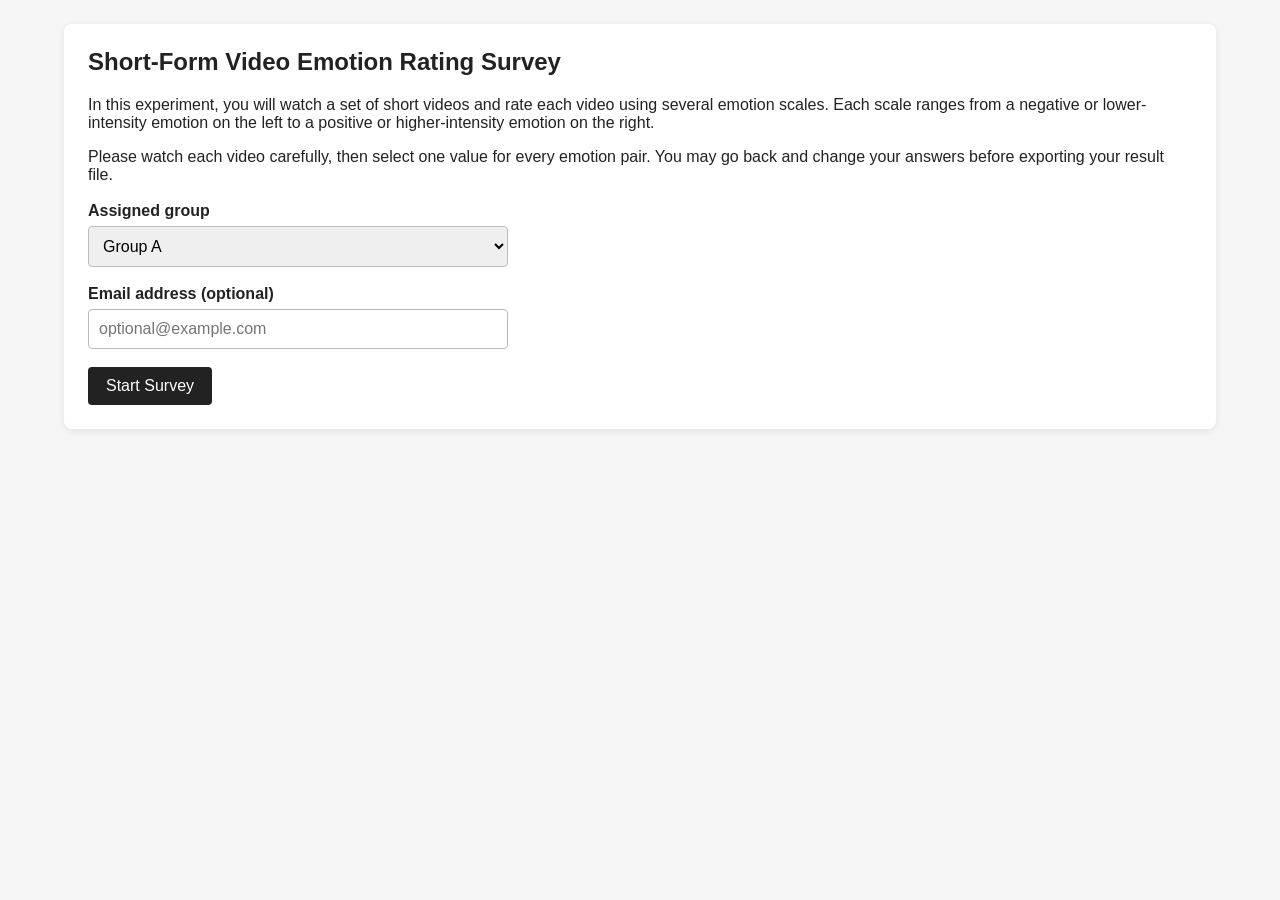
==== index.html @ 114572fc "initial commit" ====
<!DOCTYPE html>
<html lang="en">
<head>
  <meta charset="UTF-8" />
  <meta name="viewport" content="width=device-width, initial-scale=1.0" />
  <title>Short-Form Video Emotion Rating Survey</title>
  <link rel="stylesheet" href="style.css" />
</head>
<body>
  <main class="app-container">
    <section id="intro-screen" class="screen active">
      <h1 id="experiment-title">Short-Form Video Emotion Rating Survey</h1>

      <p>
        In this experiment, you will watch a set of short videos and rate each video using several emotion scales.
        Each scale ranges from a negative or lower-intensity emotion on the left to a positive or higher-intensity emotion on the right.
      </p>

      <p>
        Please watch each video carefully, then select one value for every emotion pair.
        You may go back and change your answers before exporting your result file.
      </p>

      <div class="form-block">
        <label for="group-select">Assigned group</label>
        <select id="group-select"></select>
      </div>

      <div class="form-block">
        <label for="participant-email">Email address (optional)</label>
        <input id="participant-email" type="email" placeholder="optional@example.com" />
      </div>

      <button id="start-button">Start Survey</button>
    </section>

    <section id="survey-screen" class="screen">
      <div class="survey-header">
        <div>
          <h2 id="video-progress">Video 1 / 10</h2>
          <p id="video-id-label"></p>
        </div>
        <button id="restart-button" class="secondary">Restart</button>
      </div>

      <div class="survey-layout">
        <div class="video-panel">
          <div id="video-container" class="video-container"></div>
        </div>

        <div class="rating-panel">
          <h3>Emotion ratings</h3>
          <p class="scale-help">Left = -2, middle = 0, right = +2</p>
          <div id="ratings-container"></div>
        </div>
      </div>

      <div class="navigation-bar">
        <button id="previous-button" class="secondary">Previous</button>
        <button id="next-button">Next</button>
      </div>
    </section>

    <section id="finish-screen" class="screen">
      <h2>Survey Complete</h2>
      <p>
        Thank you. Please export your result as a JSON file and send it to the researcher or instructor.
      </p>

      <div class="export-actions">
        <button id="download-json-button">Download JSON</button>
        <button id="download-csv-button" class="secondary">Download CSV</button>
      </div>

      <h3>Preview</h3>
      <pre id="result-preview"></pre>

      <button id="back-to-survey-button" class="secondary">Back to Survey</button>
    </section>
  </main>

  <script src="config.js"></script>
  <script src="app.js"></script>
</body>
</html>
---- style.css ----
* {
  box-sizing: border-box;
}

body {
  margin: 0;
  font-family: Arial, Helvetica, sans-serif;
  background: #f6f6f6;
  color: #222;
}

.app-container {
  max-width: 1200px;
  margin: 0 auto;
  padding: 24px;
}

.screen {
  display: none;
  background: white;
  padding: 24px;
  border-radius: 8px;
  box-shadow: 0 2px 8px rgba(0, 0, 0, 0.08);
}

.screen.active {
  display: block;
}

h1, h2, h3 {
  margin-top: 0;
}

.form-block {
  margin: 18px 0;
}

label {
  display: block;
  font-weight: bold;
  margin-bottom: 6px;
}

input, select {
  width: 100%;
  max-width: 420px;
  padding: 10px;
  border: 1px solid #bbb;
  border-radius: 4px;
  font-size: 1rem;
}

button {
  padding: 10px 18px;
  border: none;
  border-radius: 4px;
  background: #222;
  color: white;
  font-size: 1rem;
  cursor: pointer;
}

button:hover {
  opacity: 0.9;
}

button.secondary {
  background: #e0e0e0;
  color: #222;
}

button:disabled {
  background: #aaa;
  cursor: not-allowed;
}

.survey-header,
.navigation-bar,
.export-actions {
  display: flex;
  justify-content: space-between;
  align-items: center;
  gap: 12px;
  margin-bottom: 20px;
}

.survey-layout {
  display: grid;
  grid-template-columns: 1fr 1fr;
  gap: 24px;
}

.video-container {
  width: 100%;
  min-height: 500px;
  border: 1px solid #ddd;
  background: #fafafa;
  display: flex;
  align-items: center;
  justify-content: center;
}

.video-container iframe {
  width: 100%;
  min-height: 500px;
  border: none;
}

.rating-panel {
  border-left: 1px solid #eee;
  padding-left: 20px;
}

.scale-help {
  color: #555;
  font-size: 0.95rem;
}

.rating-row {
  display: grid;
  grid-template-columns: 120px 1fr 120px;
  align-items: center;
  gap: 12px;
  padding: 14px 0;
  border-bottom: 1px solid #eee;
}

.rating-word-left {
  text-align: right;
}

.rating-word-right {
  text-align: left;
}

.radio-group {
  display: flex;
  justify-content: center;
  gap: 14px;
}

.radio-option {
  display: flex;
  flex-direction: column;
  align-items: center;
  font-size: 0.8rem;
  color: #555;
}

.radio-option input {
  width: auto;
}

#result-preview {
  white-space: pre-wrap;
  background: #f4f4f4;
  padding: 16px;
  border-radius: 6px;
  max-height: 380px;
  overflow: auto;
}

@media (max-width: 850px) {
  .survey-layout {
    grid-template-columns: 1fr;
  }

  .rating-panel {
    border-left: none;
    padding-left: 0;
  }

  .rating-row {
    grid-template-columns: 90px 1fr 90px;
  }
}
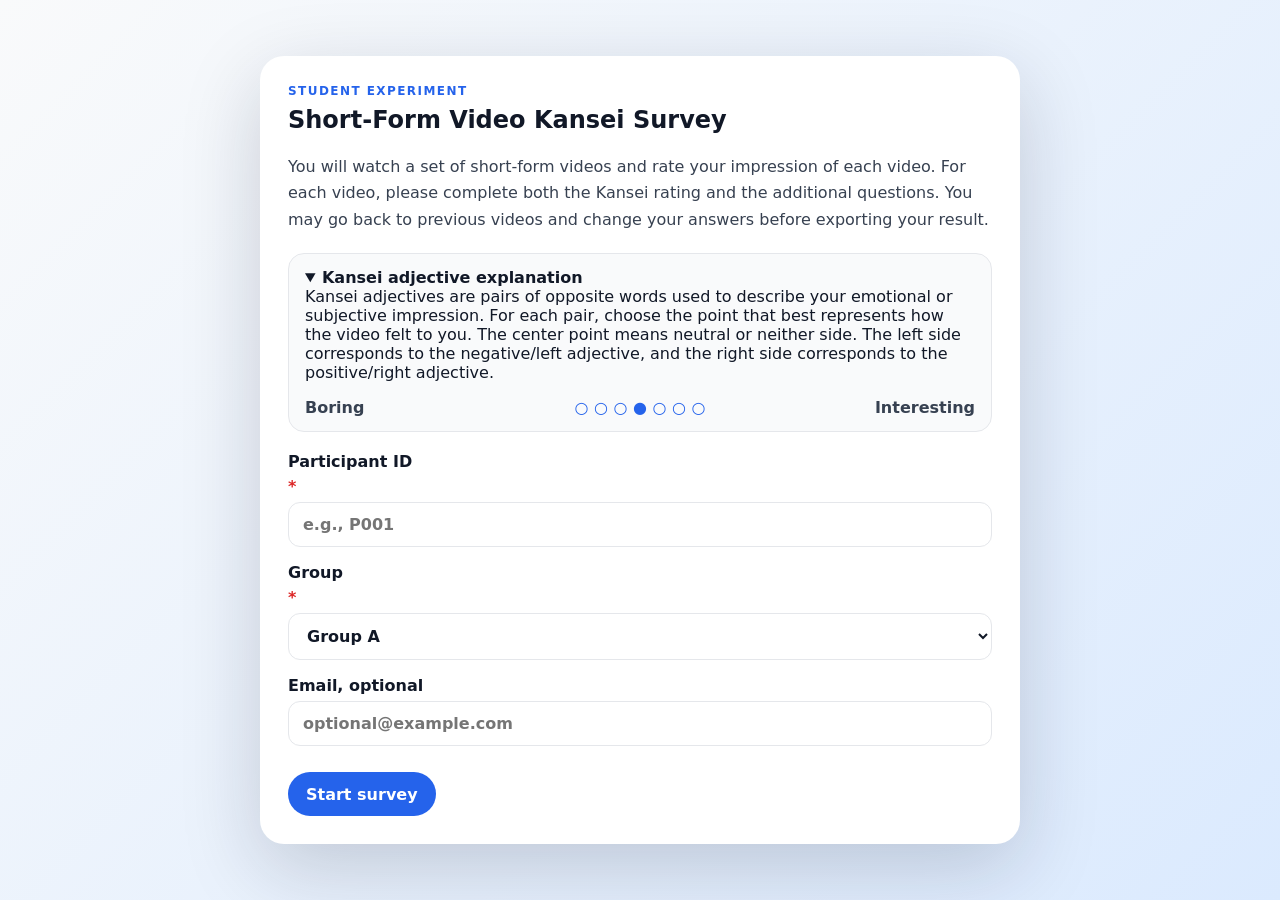
==== commit fee76dd9: "7 scale likert, additional questions, participant id prelim, local videos, mobile-first" ====
--- a/index.html
+++ b/index.html
@@ -1,83 +1,142 @@
-<!DOCTYPE html>
+<!doctype html>
 <html lang="en">
 <head>
-  <meta charset="UTF-8" />
-  <meta name="viewport" content="width=device-width, initial-scale=1.0" />
-  <title>Short-Form Video Emotion Rating Survey</title>
+  <meta charset="utf-8" />
+  <meta name="viewport" content="width=device-width, initial-scale=1, viewport-fit=cover" />
+  <title>Kansei Short-Form Video Survey</title>
   <link rel="stylesheet" href="style.css" />
 </head>
 <body>
-  <main class="app-container">
-    <section id="intro-screen" class="screen active">
-      <h1 id="experiment-title">Short-Form Video Emotion Rating Survey</h1>
+  <main id="app">
+    <section id="setupScreen" class="screen setup-screen">
+      <div class="card setup-card">
+        <p class="eyebrow">Student experiment</p>
+        <h1 id="experimentTitle">Short-Form Video Kansei Survey</h1>
+        <p id="instructions" class="lead"></p>
 
-      <p>
-        In this experiment, you will watch a set of short videos and rate each video using several emotion scales.
-        Each scale ranges from a negative or lower-intensity emotion on the left to a positive or higher-intensity emotion on the right.
-      </p>
+        <details class="info-box" open>
+          <summary>Kansei adjective explanation</summary>
+          <p id="kanseiExplanation"></p>
+          <div class="example-scale" aria-label="Example Kansei scale">
+            <span>Boring</span>
+            <span class="dots">○ ○ ○ ● ○ ○ ○</span>
+            <span>Interesting</span>
+          </div>
+        </details>
 
-      <p>
-        Please watch each video carefully, then select one value for every emotion pair.
-        You may go back and change your answers before exporting your result file.
-      </p>
+        <form id="setupForm" class="setup-form">
+          <label>
+            Participant ID <span class="required">*</span>
+            <input id="participantId" name="participantId" type="text" autocomplete="off" required placeholder="e.g., P001" />
+          </label>
 
-      <div class="form-block">
-        <label for="group-select">Assigned group</label>
-        <select id="group-select"></select>
-      </div>
+          <label>
+            Group <span class="required">*</span>
+            <select id="groupSelect" name="groupSelect" required></select>
+          </label>
 
-      <div class="form-block">
-        <label for="participant-email">Email address (optional)</label>
-        <input id="participant-email" type="email" placeholder="optional@example.com" />
-      </div>
+          <label>
+            Email, optional
+            <input id="participantEmail" name="participantEmail" type="email" autocomplete="email" placeholder="optional@example.com" />
+          </label>
 
-      <button id="start-button">Start Survey</button>
-    </section>
-
-    <section id="survey-screen" class="screen">
-      <div class="survey-header">
-        <div>
-          <h2 id="video-progress">Video 1 / 10</h2>
-          <p id="video-id-label"></p>
-        </div>
-        <button id="restart-button" class="secondary">Restart</button>
-      </div>
-
-      <div class="survey-layout">
-        <div class="video-panel">
-          <div id="video-container" class="video-container"></div>
-        </div>
-
-        <div class="rating-panel">
-          <h3>Emotion ratings</h3>
-          <p class="scale-help">Left = -2, middle = 0, right = +2</p>
-          <div id="ratings-container"></div>
-        </div>
-      </div>
-
-      <div class="navigation-bar">
-        <button id="previous-button" class="secondary">Previous</button>
-        <button id="next-button">Next</button>
+          <div class="form-actions">
+            <button type="submit" class="primary-btn">Start survey</button>
+            <button id="resumeBtn" type="button" class="secondary-btn hidden">Resume saved session</button>
+          </div>
+        </form>
       </div>
     </section>
 
-    <section id="finish-screen" class="screen">
-      <h2>Survey Complete</h2>
-      <p>
-        Thank you. Please export your result as a JSON file and send it to the researcher or instructor.
-      </p>
+    <section id="surveyScreen" class="screen survey-screen hidden">
+      <header class="top-bar">
+        <button id="backToSetupBtn" class="icon-btn" type="button" aria-label="Back to setup">←</button>
+        <div>
+          <strong id="surveyTitle"></strong>
+          <div id="participantSummary" class="small-muted"></div>
+        </div>
+        <button id="finishBtn" class="secondary-btn small" type="button">Finish</button>
+      </header>
 
-      <div class="export-actions">
-        <button id="download-json-button">Download JSON</button>
-        <button id="download-csv-button" class="secondary">Download CSV</button>
+      <div class="phone-shell">
+        <section id="videoStage" class="video-stage" aria-live="polite">
+          <video id="videoPlayer" class="video-player" controls playsinline preload="metadata"></video>
+
+          <div class="video-fallback hidden" id="videoFallback">
+            <strong>Video file not found or cannot be played.</strong>
+            <p>Check that the local video path in <code>config.js</code> is correct.</p>
+          </div>
+
+          <div class="overlay top-overlay">
+            <div id="progressText" class="progress-pill">Video 1 / 10</div>
+          </div>
+
+          <div class="overlay bottom-overlay">
+            <div>
+              <h2 id="videoTitle">Video</h2>
+              <p id="videoId" class="small-muted"></p>
+            </div>
+            <div class="overlay-actions">
+              <button id="openKanseiBtn" class="overlay-btn" type="button">Kansei <span id="kanseiStatus" class="status-dot">○</span></button>
+              <button id="openQuestionsBtn" class="overlay-btn" type="button">Questions <span id="questionsStatus" class="status-dot">○</span></button>
+            </div>
+          </div>
+        </section>
       </div>
 
-      <h3>Preview</h3>
-      <pre id="result-preview"></pre>
+      <nav class="survey-nav">
+        <button id="prevVideoBtn" type="button" class="secondary-btn">Previous</button>
+        <div id="completionHint" class="completion-hint"></div>
+        <button id="nextVideoBtn" type="button" class="primary-btn">Next</button>
+      </nav>
+    </section>
 
-      <button id="back-to-survey-button" class="secondary">Back to Survey</button>
+    <section id="reviewScreen" class="screen review-screen hidden">
+      <div class="card review-card">
+        <h1>Review and export</h1>
+        <p id="reviewSummary" class="lead"></p>
+        <div id="reviewList" class="review-list"></div>
+        <div class="form-actions wrap">
+          <button id="backToSurveyBtn" type="button" class="secondary-btn">Back to survey</button>
+          <button id="exportJsonBtn" type="button" class="primary-btn">Export JSON</button>
+          <button id="exportCsvBtn" type="button" class="secondary-btn">Export CSV</button>
+          <button id="resetBtn" type="button" class="danger-btn">Reset session</button>
+        </div>
+      </div>
     </section>
   </main>
+
+  <div id="modalBackdrop" class="modal-backdrop hidden" role="presentation"></div>
+
+  <section id="kanseiModal" class="bottom-sheet hidden" role="dialog" aria-modal="true" aria-labelledby="kanseiModalTitle">
+    <div class="sheet-handle"></div>
+    <div class="sheet-header">
+      <div>
+        <h2 id="kanseiModalTitle">Kansei rating</h2>
+        <p class="small-muted">Rate your impression using the 7-point scale.</p>
+      </div>
+      <button class="icon-btn close-modal" data-close="kanseiModal" type="button">×</button>
+    </div>
+    <form id="kanseiForm" class="sheet-body"></form>
+    <div class="sheet-footer">
+      <button id="saveKanseiBtn" type="button" class="primary-btn full">Save Kansei ratings</button>
+    </div>
+  </section>
+
+  <section id="questionsModal" class="bottom-sheet hidden" role="dialog" aria-modal="true" aria-labelledby="questionsModalTitle">
+    <div class="sheet-handle"></div>
+    <div class="sheet-header">
+      <div>
+        <h2 id="questionsModalTitle">Additional questions</h2>
+        <p class="small-muted">Answer the questions for the current video.</p>
+      </div>
+      <button class="icon-btn close-modal" data-close="questionsModal" type="button">×</button>
+    </div>
+    <form id="questionsForm" class="sheet-body"></form>
+    <div class="sheet-footer">
+      <button id="saveQuestionsBtn" type="button" class="primary-btn full">Save answers</button>
+    </div>
+  </section>
 
   <script src="config.js"></script>
   <script src="app.js"></script>
--- a/style.css
+++ b/style.css
@@ -1,176 +1,465 @@
-* {
-  box-sizing: border-box;
-}
-
-body {
+:root {
+  --bg: #111318;
+  --card: #ffffff;
+  --text: #111827;
+  --muted: #6b7280;
+  --line: #e5e7eb;
+  --primary: #2563eb;
+  --primary-dark: #1d4ed8;
+  --danger: #dc2626;
+  --success: #16a34a;
+  --overlay: rgba(0, 0, 0, 0.58);
+  --sheet-radius: 24px;
+  color-scheme: light;
+}
+
+* { box-sizing: border-box; }
+
+html, body {
   margin: 0;
-  font-family: Arial, Helvetica, sans-serif;
-  background: #f6f6f6;
-  color: #222;
-}
-
-.app-container {
-  max-width: 1200px;
+  min-height: 100%;
+  font-family: system-ui, -apple-system, BlinkMacSystemFont, "Segoe UI", sans-serif;
+  background: var(--bg);
+  color: var(--text);
+}
+
+button, input, select, textarea {
+  font: inherit;
+}
+
+button { cursor: pointer; }
+
+.hidden { display: none !important; }
+
+.screen {
+  min-height: 100dvh;
+  padding: 20px;
+}
+
+.setup-screen, .review-screen {
+  display: grid;
+  place-items: center;
+  background: linear-gradient(135deg, #f9fafb, #dbeafe);
+}
+
+.card {
+  width: min(760px, 100%);
+  background: var(--card);
+  border-radius: 24px;
+  padding: 28px;
+  box-shadow: 0 24px 80px rgba(15, 23, 42, 0.18);
+}
+
+.eyebrow {
+  text-transform: uppercase;
+  letter-spacing: .12em;
+  font-size: .75rem;
+  color: var(--primary);
+  font-weight: 700;
+  margin: 0 0 8px;
+}
+
+h1, h2, p { margin-top: 0; }
+
+.lead {
+  color: #374151;
+  line-height: 1.65;
+}
+
+.small-muted {
+  color: rgba(255, 255, 255, 0.76);
+  font-size: .88rem;
+}
+
+.setup-card .small-muted,
+.review-card .small-muted,
+.sheet-header .small-muted {
+  color: var(--muted);
+}
+
+.info-box {
+  border: 1px solid var(--line);
+  border-radius: 16px;
+  padding: 14px 16px;
+  margin: 20px 0;
+  background: #f9fafb;
+}
+
+.info-box summary {
+  font-weight: 700;
+  cursor: pointer;
+}
+
+.example-scale {
+  display: grid;
+  grid-template-columns: 1fr auto 1fr;
+  gap: 12px;
+  align-items: center;
+  color: #374151;
+  font-weight: 600;
+  margin-top: 12px;
+}
+
+.example-scale span:last-child { text-align: right; }
+.example-scale .dots { white-space: nowrap; color: var(--primary); }
+
+.setup-form {
+  display: grid;
+  gap: 16px;
+}
+
+label {
+  display: grid;
+  gap: 6px;
+  font-weight: 650;
+}
+
+input, select, textarea {
+  width: 100%;
+  border: 1px solid var(--line);
+  border-radius: 12px;
+  padding: 12px 14px;
+  background: #fff;
+  color: var(--text);
+}
+
+textarea { min-height: 88px; resize: vertical; }
+
+.required { color: var(--danger); }
+
+.form-actions {
+  display: flex;
+  gap: 12px;
+  align-items: center;
+  margin-top: 10px;
+}
+
+.form-actions.wrap { flex-wrap: wrap; }
+
+.primary-btn, .secondary-btn, .danger-btn, .icon-btn, .overlay-btn {
+  border: 0;
+  border-radius: 999px;
+  min-height: 44px;
+  padding: 10px 18px;
+  font-weight: 750;
+}
+
+.primary-btn { background: var(--primary); color: #fff; }
+.primary-btn:hover { background: var(--primary-dark); }
+.secondary-btn { background: #e5e7eb; color: #111827; }
+.danger-btn { background: #fee2e2; color: var(--danger); }
+.primary-btn:disabled, .secondary-btn:disabled { opacity: .5; cursor: not-allowed; }
+.small { min-height: 36px; padding: 7px 12px; }
+.full { width: 100%; }
+
+.icon-btn {
+  width: 44px;
+  padding: 0;
+  background: rgba(255,255,255,.16);
+  color: #fff;
+  font-size: 1.3rem;
+}
+
+.survey-screen {
+  display: grid;
+  grid-template-rows: auto 1fr auto;
+  gap: 12px;
+  background: var(--bg);
+  color: #fff;
+  padding: max(12px, env(safe-area-inset-top)) 12px max(12px, env(safe-area-inset-bottom));
+}
+
+.top-bar {
+  display: flex;
+  align-items: center;
+  justify-content: space-between;
+  gap: 12px;
+  width: min(620px, 100%);
   margin: 0 auto;
+}
+
+.phone-shell {
+  width: min(500px, 100%);
+  margin: 0 auto;
+  min-height: 0;
+  display: grid;
+}
+
+.video-stage {
+  position: relative;
+  overflow: hidden;
+  border-radius: 28px;
+  background: #000;
+  min-height: min(74dvh, 820px);
+  box-shadow: 0 20px 80px rgba(0,0,0,.45);
+}
+
+.video-player {
+  width: 100%;
+  height: 100%;
+  min-height: min(74dvh, 820px);
+  object-fit: contain;
+  background: #000;
+  display: block;
+}
+
+.video-fallback {
+  position: absolute;
+  inset: 0;
+  display: grid;
+  place-content: center;
+  text-align: center;
   padding: 24px;
-}
-
-.screen {
-  display: none;
-  background: white;
-  padding: 24px;
-  border-radius: 8px;
-  box-shadow: 0 2px 8px rgba(0, 0, 0, 0.08);
-}
-
-.screen.active {
-  display: block;
-}
-
-h1, h2, h3 {
-  margin-top: 0;
-}
-
-.form-block {
-  margin: 18px 0;
-}
-
-label {
-  display: block;
-  font-weight: bold;
-  margin-bottom: 6px;
-}
-
-input, select {
-  width: 100%;
-  max-width: 420px;
-  padding: 10px;
-  border: 1px solid #bbb;
-  border-radius: 4px;
-  font-size: 1rem;
-}
-
-button {
-  padding: 10px 18px;
-  border: none;
-  border-radius: 4px;
-  background: #222;
-  color: white;
-  font-size: 1rem;
-  cursor: pointer;
-}
-
-button:hover {
-  opacity: 0.9;
-}
-
-button.secondary {
-  background: #e0e0e0;
-  color: #222;
-}
-
-button:disabled {
-  background: #aaa;
-  cursor: not-allowed;
-}
-
-.survey-header,
-.navigation-bar,
-.export-actions {
+  background: #111827;
+  color: #fff;
+}
+
+.video-fallback code { color: #bfdbfe; }
+
+.overlay {
+  position: absolute;
+  left: 0;
+  right: 0;
+  padding: 16px;
+  pointer-events: none;
+}
+
+.overlay button { pointer-events: auto; }
+
+.top-overlay { top: 0; display: flex; justify-content: flex-start; }
+.bottom-overlay {
+  bottom: 0;
   display: flex;
   justify-content: space-between;
-  align-items: center;
-  gap: 12px;
-  margin-bottom: 20px;
-}
-
-.survey-layout {
-  display: grid;
-  grid-template-columns: 1fr 1fr;
-  gap: 24px;
-}
-
-.video-container {
-  width: 100%;
-  min-height: 500px;
-  border: 1px solid #ddd;
-  background: #fafafa;
-  display: flex;
-  align-items: center;
+  align-items: end;
+  gap: 12px;
+  background: linear-gradient(transparent, rgba(0,0,0,.72));
+  padding-top: 80px;
+}
+
+.progress-pill {
+  background: var(--overlay);
+  border-radius: 999px;
+  padding: 8px 12px;
+  font-weight: 800;
+  color: #fff;
+}
+
+.bottom-overlay h2 {
+  margin: 0 0 4px;
+  color: #fff;
+  text-shadow: 0 1px 6px rgba(0,0,0,.5);
+}
+
+.overlay-actions {
+  display: grid;
+  gap: 10px;
+  min-width: 128px;
+}
+
+.overlay-btn {
+  background: rgba(255,255,255,.92);
+  color: #111827;
+  box-shadow: 0 8px 24px rgba(0,0,0,.25);
+}
+
+.status-dot { color: var(--danger); }
+.status-dot.done { color: var(--success); }
+
+.survey-nav {
+  width: min(620px, 100%);
+  margin: 0 auto;
+  display: grid;
+  grid-template-columns: auto 1fr auto;
+  gap: 10px;
+  align-items: center;
+}
+
+.completion-hint {
+  text-align: center;
+  color: rgba(255,255,255,.76);
+  font-size: .88rem;
+}
+
+.modal-backdrop {
+  position: fixed;
+  inset: 0;
+  background: rgba(0, 0, 0, .55);
+  z-index: 50;
+}
+
+.bottom-sheet {
+  position: fixed;
+  z-index: 60;
+  left: 50%;
+  bottom: 0;
+  transform: translateX(-50%);
+  width: min(620px, 100%);
+  max-height: min(84dvh, 760px);
+  background: #fff;
+  color: var(--text);
+  border-radius: var(--sheet-radius) var(--sheet-radius) 0 0;
+  box-shadow: 0 -24px 70px rgba(0,0,0,.35);
+  display: grid;
+  grid-template-rows: auto auto 1fr auto;
+}
+
+.sheet-handle {
+  width: 44px;
+  height: 5px;
+  border-radius: 999px;
+  background: #d1d5db;
+  justify-self: center;
+  margin-top: 10px;
+}
+
+.sheet-header {
+  display: flex;
+  justify-content: space-between;
+  align-items: start;
+  gap: 12px;
+  padding: 16px 18px 8px;
+  border-bottom: 1px solid var(--line);
+}
+
+.sheet-header .icon-btn {
+  background: #f3f4f6;
+  color: #111827;
+}
+
+.sheet-header h2 { margin-bottom: 4px; }
+
+.sheet-body {
+  padding: 14px 18px 110px;
+  overflow: auto;
+  display: grid;
+  gap: 18px;
+}
+
+.sheet-footer {
+  position: absolute;
+  left: 0;
+  right: 0;
+  bottom: 0;
+  padding: 14px 18px max(14px, env(safe-area-inset-bottom));
+  background: linear-gradient(rgba(255,255,255,.85), #fff 35%);
+  border-top: 1px solid var(--line);
+}
+
+.scale-item, .question-item {
+  border: 1px solid var(--line);
+  border-radius: 16px;
+  padding: 14px;
+  background: #fff;
+}
+
+.scale-header {
+  display: grid;
+  grid-template-columns: 1fr auto 1fr;
+  gap: 8px;
+  align-items: center;
+  font-weight: 800;
+}
+
+.scale-header span:last-child { text-align: right; }
+.scale-definition { color: var(--muted); font-size: .88rem; margin: 6px 0 12px; }
+
+.radio-row {
+  display: grid;
+  grid-template-columns: repeat(7, 1fr);
+  gap: 4px;
+  text-align: center;
+}
+
+.radio-row label {
+  display: grid;
+  gap: 4px;
+  place-items: center;
+  font-weight: 600;
+  font-size: .78rem;
+  color: #374151;
+}
+
+.radio-row input {
+  width: 26px;
+  height: 26px;
+  accent-color: var(--primary);
+}
+
+.yes-no-row {
+  display: flex;
+  gap: 10px;
+  margin-top: 10px;
+}
+
+.yes-no-row label {
+  display: flex;
+  align-items: center;
+  gap: 8px;
+  border: 1px solid var(--line);
+  border-radius: 999px;
+  padding: 10px 14px;
+  min-width: 96px;
   justify-content: center;
 }
 
-.video-container iframe {
-  width: 100%;
-  min-height: 500px;
-  border: none;
-}
-
-.rating-panel {
-  border-left: 1px solid #eee;
-  padding-left: 20px;
-}
-
-.scale-help {
-  color: #555;
-  font-size: 0.95rem;
-}
-
-.rating-row {
-  display: grid;
-  grid-template-columns: 120px 1fr 120px;
-  align-items: center;
-  gap: 12px;
-  padding: 14px 0;
-  border-bottom: 1px solid #eee;
-}
-
-.rating-word-left {
-  text-align: right;
-}
-
-.rating-word-right {
-  text-align: left;
-}
-
-.radio-group {
-  display: flex;
-  justify-content: center;
-  gap: 14px;
-}
-
-.radio-option {
-  display: flex;
-  flex-direction: column;
-  align-items: center;
-  font-size: 0.8rem;
-  color: #555;
-}
-
-.radio-option input {
-  width: auto;
-}
-
-#result-preview {
-  white-space: pre-wrap;
-  background: #f4f4f4;
-  padding: 16px;
-  border-radius: 6px;
-  max-height: 380px;
-  overflow: auto;
-}
-
-@media (max-width: 850px) {
-  .survey-layout {
-    grid-template-columns: 1fr;
-  }
-
-  .rating-panel {
-    border-left: none;
-    padding-left: 0;
-  }
-
-  .rating-row {
-    grid-template-columns: 90px 1fr 90px;
-  }
-}
+.yes-no-row input {
+  width: 20px;
+  height: 20px;
+  accent-color: var(--primary);
+}
+
+.likert-labels {
+  display: flex;
+  justify-content: space-between;
+  color: var(--muted);
+  font-size: .8rem;
+  margin-top: 8px;
+}
+
+.validation-error {
+  color: var(--danger);
+  font-size: .9rem;
+  font-weight: 700;
+}
+
+.review-list {
+  display: grid;
+  gap: 10px;
+  margin: 20px 0;
+}
+
+.review-row {
+  display: flex;
+  justify-content: space-between;
+  gap: 12px;
+  border: 1px solid var(--line);
+  border-radius: 14px;
+  padding: 12px 14px;
+}
+
+.badge {
+  border-radius: 999px;
+  padding: 4px 10px;
+  font-size: .82rem;
+  font-weight: 800;
+}
+
+.badge.complete { background: #dcfce7; color: #166534; }
+.badge.incomplete { background: #fee2e2; color: #991b1b; }
+
+@media (max-width: 560px) {
+  .screen { padding: 12px; }
+  .card { border-radius: 18px; padding: 20px; }
+  .form-actions { flex-direction: column; align-items: stretch; }
+  .example-scale { grid-template-columns: 1fr; text-align: center; }
+  .example-scale span:last-child { text-align: center; }
+  .bottom-overlay { align-items: stretch; flex-direction: column; }
+  .overlay-actions { grid-template-columns: 1fr 1fr; min-width: 0; }
+  .overlay-btn { padding-inline: 10px; }
+  .survey-nav { grid-template-columns: 1fr 1fr; }
+  .completion-hint { grid-column: 1 / -1; order: -1; }
+  .scale-header { grid-template-columns: 1fr; text-align: center; }
+  .scale-header span:last-child { text-align: center; }
+  .radio-row input { width: 24px; height: 24px; }
+}
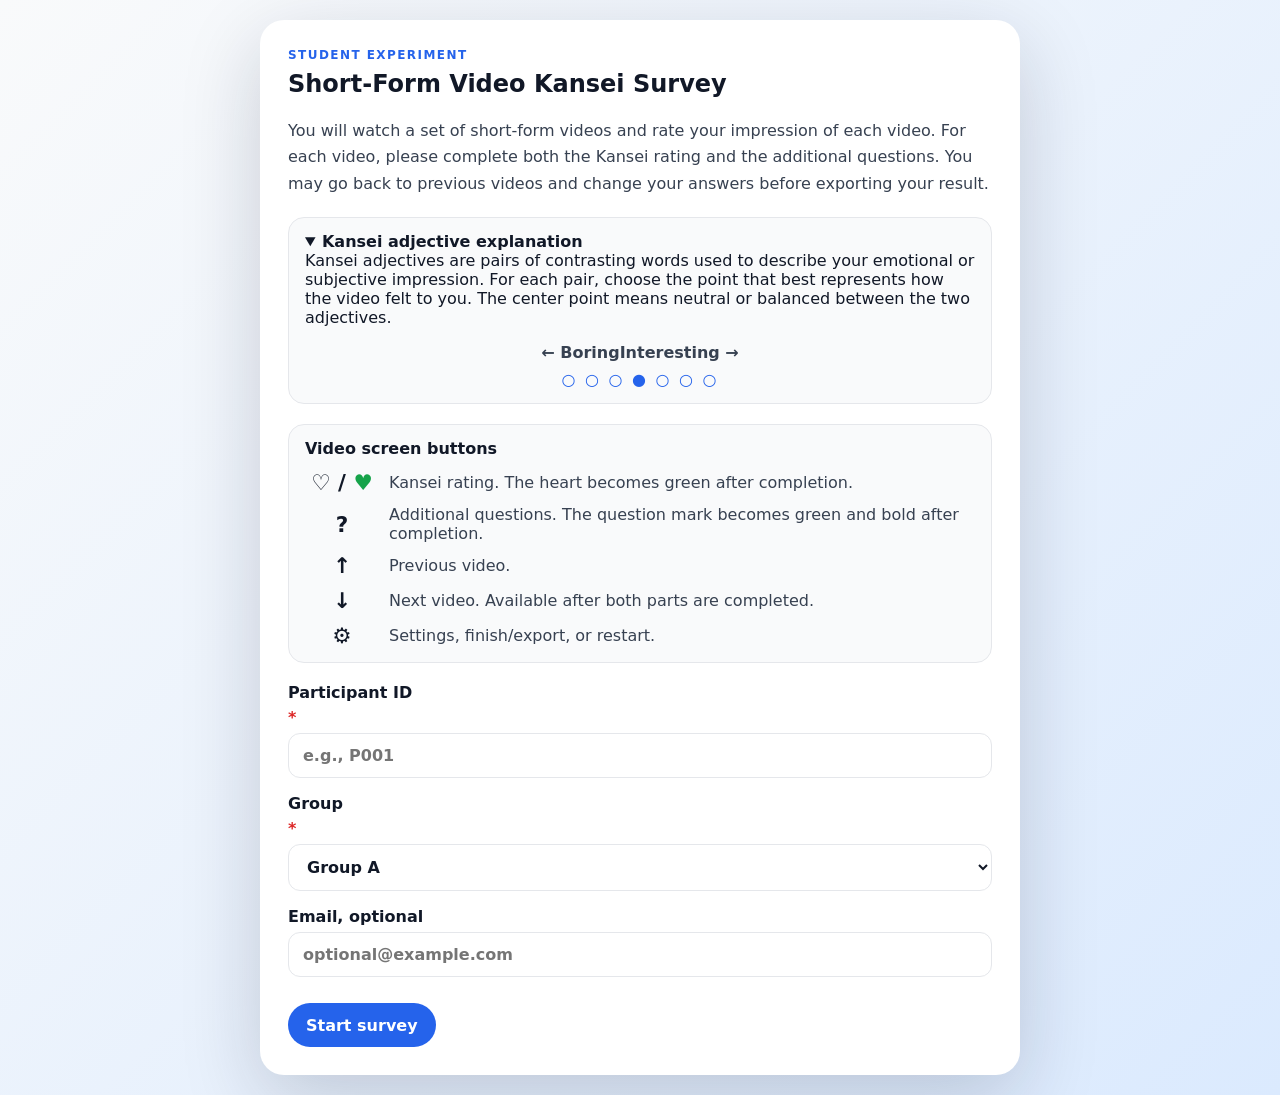
==== commit 5c866c12: "improving videos screen icon visuals" ====
--- a/index.html
+++ b/index.html
@@ -18,11 +18,21 @@
           <summary>Kansei adjective explanation</summary>
           <p id="kanseiExplanation"></p>
           <div class="example-scale" aria-label="Example Kansei scale">
-            <span>Boring</span>
-            <span class="dots">○ ○ ○ ● ○ ○ ○</span>
-            <span>Interesting</span>
+            <div class="example-pair-row"><span>← Boring</span><span>Interesting →</span></div>
+            <div class="dots">○ ○ ○ ● ○ ○ ○</div>
           </div>
         </details>
+
+        <section class="info-box icon-guide" aria-label="Video screen icon guide">
+          <h2>Video screen buttons</h2>
+          <div class="icon-guide-grid">
+            <div><span class="guide-icon">♡ / <strong>♥</strong></span><span>Kansei rating. The heart becomes green after completion.</span></div>
+            <div><span class="guide-icon">?</span><span>Additional questions. The question mark becomes green and bold after completion.</span></div>
+            <div><span class="guide-icon">↑</span><span>Previous video.</span></div>
+            <div><span class="guide-icon">↓</span><span>Next video. Available after both parts are completed.</span></div>
+            <div><span class="guide-icon">⚙</span><span>Settings, finish/export, or restart.</span></div>
+          </div>
+        </section>
 
         <form id="setupForm" class="setup-form">
           <label>
@@ -49,16 +59,7 @@
     </section>
 
     <section id="surveyScreen" class="screen survey-screen hidden">
-      <header class="top-bar">
-        <button id="backToSetupBtn" class="icon-btn" type="button" aria-label="Back to setup">←</button>
-        <div>
-          <strong id="surveyTitle"></strong>
-          <div id="participantSummary" class="small-muted"></div>
-        </div>
-        <button id="finishBtn" class="secondary-btn small" type="button">Finish</button>
-      </header>
-
-      <div class="phone-shell">
+      <div class="phone-shell" aria-label="Short-form video survey screen">
         <section id="videoStage" class="video-stage" aria-live="polite">
           <video id="videoPlayer" class="video-player" controls playsinline preload="metadata"></video>
 
@@ -67,28 +68,33 @@
             <p>Check that the local video path in <code>config.js</code> is correct.</p>
           </div>
 
-          <div class="overlay top-overlay">
-            <div id="progressText" class="progress-pill">Video 1 / 10</div>
+          <div class="progress-pill" id="progressText">Video 1/10</div>
+
+          <div class="side-controls" aria-label="Survey controls">
+            <button id="openKanseiBtn" class="round-action survey-icon-btn" type="button" aria-label="Open Kansei rating">
+              <span id="kanseiIcon" class="action-icon" aria-hidden="true">♡</span>
+            </button>
+
+            <button id="openQuestionsBtn" class="round-action survey-icon-btn" type="button" aria-label="Open additional questions">
+              <span id="questionsIcon" class="action-icon" aria-hidden="true">?</span>
+            </button>
+
+            <button id="prevVideoBtn" class="round-action survey-icon-btn" type="button" aria-label="Go to previous video">
+              <span class="action-icon" aria-hidden="true">↑</span>
+            </button>
+
+            <button id="nextVideoBtn" class="round-action survey-icon-btn" type="button" aria-label="Go to next video">
+              <span class="action-icon" aria-hidden="true">↓</span>
+            </button>
+
+            <button id="settingsBtn" class="round-action survey-icon-btn" type="button" aria-label="Open settings">
+              <span class="action-icon" aria-hidden="true">⚙</span>
+            </button>
           </div>
 
-          <div class="overlay bottom-overlay">
-            <div>
-              <h2 id="videoTitle">Video</h2>
-              <p id="videoId" class="small-muted"></p>
-            </div>
-            <div class="overlay-actions">
-              <button id="openKanseiBtn" class="overlay-btn" type="button">Kansei <span id="kanseiStatus" class="status-dot">○</span></button>
-              <button id="openQuestionsBtn" class="overlay-btn" type="button">Questions <span id="questionsStatus" class="status-dot">○</span></button>
-            </div>
-          </div>
+          <div id="completionHint" class="completion-hint"></div>
         </section>
       </div>
-
-      <nav class="survey-nav">
-        <button id="prevVideoBtn" type="button" class="secondary-btn">Previous</button>
-        <div id="completionHint" class="completion-hint"></div>
-        <button id="nextVideoBtn" type="button" class="primary-btn">Next</button>
-      </nav>
     </section>
 
     <section id="reviewScreen" class="screen review-screen hidden">
@@ -113,7 +119,7 @@
     <div class="sheet-header">
       <div>
         <h2 id="kanseiModalTitle">Kansei rating</h2>
-        <p class="small-muted">Rate your impression using the 7-point scale.</p>
+        <p class="small-muted">For each adjective pair, choose the point that best matches your impression.</p>
       </div>
       <button class="icon-btn close-modal" data-close="kanseiModal" type="button">×</button>
     </div>
@@ -138,6 +144,31 @@
     </div>
   </section>
 
+  <section id="settingsModal" class="bottom-sheet compact-sheet hidden" role="dialog" aria-modal="true" aria-labelledby="settingsModalTitle">
+    <div class="sheet-handle"></div>
+    <div class="sheet-header">
+      <div>
+        <h2 id="settingsModalTitle">Settings</h2>
+        <p class="small-muted">Survey session controls.</p>
+      </div>
+      <button class="icon-btn close-modal" data-close="settingsModal" type="button">×</button>
+    </div>
+    <div class="sheet-body settings-body">
+      <div class="info-card">
+        <div><span>Participant ID</span><strong id="settingsParticipantId">-</strong></div>
+        <div><span>Group</span><strong id="settingsGroup">-</strong></div>
+        <div><span>Email</span><strong id="settingsEmail">-</strong></div>
+        <div><span>Progress</span><strong id="settingsProgress">-</strong></div>
+      </div>
+      <p class="small-note">Restart clears the current saved session on this device. Finish opens the review/export screen.</p>
+    </div>
+    <div class="sheet-footer stacked-footer">
+      <button id="settingsFinishBtn" type="button" class="primary-btn full">Finish / Export</button>
+      <button id="settingsRestartBtn" type="button" class="danger-btn full">Restart survey</button>
+      <button id="settingsBackToSetupBtn" type="button" class="secondary-btn full">Back to setup</button>
+    </div>
+  </section>
+
   <script src="config.js"></script>
   <script src="app.js"></script>
 </body>
--- a/style.css
+++ b/style.css
@@ -8,6 +8,7 @@
   --primary-dark: #1d4ed8;
   --danger: #dc2626;
   --success: #16a34a;
+  --success-bright: #22c55e;
   --overlay: rgba(0, 0, 0, 0.58);
   --sheet-radius: 24px;
   color-scheme: light;
@@ -23,19 +24,11 @@
   color: var(--text);
 }
 
-button, input, select, textarea {
-  font: inherit;
-}
-
+button, input, select, textarea { font: inherit; }
 button { cursor: pointer; }
-
 .hidden { display: none !important; }
 
-.screen {
-  min-height: 100dvh;
-  padding: 20px;
-}
-
+.screen { min-height: 100dvh; padding: 20px; }
 .setup-screen, .review-screen {
   display: grid;
   place-items: center;
@@ -60,22 +53,9 @@
 }
 
 h1, h2, p { margin-top: 0; }
-
-.lead {
-  color: #374151;
-  line-height: 1.65;
-}
-
-.small-muted {
-  color: rgba(255, 255, 255, 0.76);
-  font-size: .88rem;
-}
-
-.setup-card .small-muted,
-.review-card .small-muted,
-.sheet-header .small-muted {
-  color: var(--muted);
-}
+.lead { color: #374151; line-height: 1.65; }
+.small-muted { color: var(--muted); font-size: .88rem; }
+.small-note { color: var(--muted); font-size: .9rem; line-height: 1.55; margin: 0; }
 
 .info-box {
   border: 1px solid var(--line);
@@ -84,36 +64,55 @@
   margin: 20px 0;
   background: #f9fafb;
 }
-
-.info-box summary {
-  font-weight: 700;
-  cursor: pointer;
-}
+.info-box summary { font-weight: 700; cursor: pointer; }
 
 .example-scale {
   display: grid;
-  grid-template-columns: 1fr auto 1fr;
-  gap: 12px;
-  align-items: center;
+  gap: 8px;
+  justify-items: center;
   color: #374151;
   font-weight: 600;
   margin-top: 12px;
-}
-
-.example-scale span:last-child { text-align: right; }
-.example-scale .dots { white-space: nowrap; color: var(--primary); }
-
-.setup-form {
-  display: grid;
-  gap: 16px;
-}
-
-label {
-  display: grid;
-  gap: 6px;
-  font-weight: 650;
-}
-
+  text-align: center;
+}
+.example-scale .example-pair {
+  width: min(320px, 100%);
+  display: flex;
+  justify-content: space-between;
+  gap: 12px;
+  font-weight: 800;
+}
+.example-scale .dots {
+  white-space: nowrap;
+  color: var(--primary);
+  letter-spacing: 2px;
+}
+
+.icon-guide h2 {
+  margin: 0 0 12px;
+  font-size: 1rem;
+}
+.icon-guide-grid {
+  display: grid;
+  gap: 10px;
+  color: #374151;
+}
+.icon-guide-grid div {
+  display: grid;
+  grid-template-columns: 74px 1fr;
+  align-items: center;
+  gap: 10px;
+}
+.guide-icon {
+  color: #111827;
+  font-size: 1.35rem;
+  font-weight: 900;
+  text-align: center;
+}
+.guide-icon strong { color: var(--success); }
+
+.setup-form { display: grid; gap: 16px; }
+label { display: grid; gap: 6px; font-weight: 650; }
 input, select, textarea {
   width: 100%;
   border: 1px solid var(--line);
@@ -122,67 +121,47 @@
   background: #fff;
   color: var(--text);
 }
-
 textarea { min-height: 88px; resize: vertical; }
-
 .required { color: var(--danger); }
 
-.form-actions {
-  display: flex;
-  gap: 12px;
-  align-items: center;
-  margin-top: 10px;
-}
-
+.form-actions { display: flex; gap: 12px; align-items: center; margin-top: 10px; }
 .form-actions.wrap { flex-wrap: wrap; }
 
-.primary-btn, .secondary-btn, .danger-btn, .icon-btn, .overlay-btn {
+.primary-btn, .secondary-btn, .danger-btn, .icon-btn, .round-action {
   border: 0;
   border-radius: 999px;
   min-height: 44px;
   padding: 10px 18px;
   font-weight: 750;
 }
-
 .primary-btn { background: var(--primary); color: #fff; }
 .primary-btn:hover { background: var(--primary-dark); }
 .secondary-btn { background: #e5e7eb; color: #111827; }
 .danger-btn { background: #fee2e2; color: var(--danger); }
-.primary-btn:disabled, .secondary-btn:disabled { opacity: .5; cursor: not-allowed; }
-.small { min-height: 36px; padding: 7px 12px; }
+.primary-btn:disabled, .secondary-btn:disabled, .round-action:disabled { opacity: .45; cursor: not-allowed; }
 .full { width: 100%; }
 
 .icon-btn {
   width: 44px;
   padding: 0;
-  background: rgba(255,255,255,.16);
+  background: #f3f4f6;
+  color: #111827;
+  font-size: 1.3rem;
+}
+
+.survey-screen {
+  display: grid;
+  place-items: center;
+  background: #0b0d12;
   color: #fff;
-  font-size: 1.3rem;
-}
-
-.survey-screen {
-  display: grid;
-  grid-template-rows: auto 1fr auto;
-  gap: 12px;
-  background: var(--bg);
-  color: #fff;
-  padding: max(12px, env(safe-area-inset-top)) 12px max(12px, env(safe-area-inset-bottom));
-}
-
-.top-bar {
-  display: flex;
-  align-items: center;
-  justify-content: space-between;
-  gap: 12px;
-  width: min(620px, 100%);
+  padding: max(10px, env(safe-area-inset-top)) 10px max(10px, env(safe-area-inset-bottom));
+}
+
+.phone-shell {
+  width: min(430px, 100%);
+  height: min(900px, 100dvh - 20px);
+  min-height: 620px;
   margin: 0 auto;
-}
-
-.phone-shell {
-  width: min(500px, 100%);
-  margin: 0 auto;
-  min-height: 0;
-  display: grid;
 }
 
 .video-stage {
@@ -190,14 +169,24 @@
   overflow: hidden;
   border-radius: 28px;
   background: #000;
-  min-height: min(74dvh, 820px);
-  box-shadow: 0 20px 80px rgba(0,0,0,.45);
+  width: 100%;
+  height: 100%;
+  box-shadow: 0 20px 80px rgba(0,0,0,.48);
+}
+
+.video-stage::after {
+  content: "";
+  position: absolute;
+  inset: 0;
+  pointer-events: none;
+  background:
+    linear-gradient(rgba(0,0,0,.35), transparent 24%),
+    linear-gradient(90deg, transparent 58%, rgba(0,0,0,.22));
 }
 
 .video-player {
   width: 100%;
   height: 100%;
-  min-height: min(74dvh, 820px);
   object-fit: contain;
   background: #000;
   display: block;
@@ -206,6 +195,7 @@
 .video-fallback {
   position: absolute;
   inset: 0;
+  z-index: 5;
   display: grid;
   place-content: center;
   text-align: center;
@@ -213,72 +203,74 @@
   background: #111827;
   color: #fff;
 }
-
 .video-fallback code { color: #bfdbfe; }
 
-.overlay {
-  position: absolute;
-  left: 0;
-  right: 0;
-  padding: 16px;
-  pointer-events: none;
-}
-
-.overlay button { pointer-events: auto; }
-
-.top-overlay { top: 0; display: flex; justify-content: flex-start; }
-.bottom-overlay {
-  bottom: 0;
-  display: flex;
-  justify-content: space-between;
-  align-items: end;
+.progress-pill {
+  position: absolute;
+  z-index: 10;
+  top: 14px;
+  left: 14px;
+  background: rgba(0,0,0,.58);
+  border: 1px solid rgba(255,255,255,.14);
+  border-radius: 999px;
+  padding: 7px 11px;
+  font-weight: 800;
+  font-size: .9rem;
+  color: #fff;
+  backdrop-filter: blur(10px);
+}
+
+.side-controls {
+  position: absolute;
+  z-index: 12;
+  right: 12px;
+  top: 50%;
+  transform: translateY(-45%);
+  display: grid;
   gap: 12px;
-  background: linear-gradient(transparent, rgba(0,0,0,.72));
-  padding-top: 80px;
-}
-
-.progress-pill {
-  background: var(--overlay);
-  border-radius: 999px;
-  padding: 8px 12px;
-  font-weight: 800;
+  justify-items: center;
+}
+
+.round-action {
+  width: 62px;
+  min-height: 62px;
+  padding: 0;
+  display: grid;
+  place-items: center;
+  background: rgba(0,0,0,.46);
   color: #fff;
-}
-
-.bottom-overlay h2 {
-  margin: 0 0 4px;
-  color: #fff;
-  text-shadow: 0 1px 6px rgba(0,0,0,.5);
-}
-
-.overlay-actions {
-  display: grid;
-  gap: 10px;
-  min-width: 128px;
-}
-
-.overlay-btn {
-  background: rgba(255,255,255,.92);
-  color: #111827;
-  box-shadow: 0 8px 24px rgba(0,0,0,.25);
-}
-
-.status-dot { color: var(--danger); }
-.status-dot.done { color: var(--success); }
-
-.survey-nav {
-  width: min(620px, 100%);
-  margin: 0 auto;
-  display: grid;
-  grid-template-columns: auto 1fr auto;
-  gap: 10px;
-  align-items: center;
+  border: 1px solid rgba(255,255,255,.18);
+  box-shadow: 0 8px 28px rgba(0,0,0,.28);
+  backdrop-filter: blur(10px);
+}
+.round-action:hover { background: rgba(0,0,0,.64); }
+.survey-icon-btn .action-icon {
+  font-size: 2rem;
+  line-height: 1;
+  font-weight: 850;
+  text-shadow: 0 2px 10px rgba(0,0,0,.45);
+}
+.survey-icon-btn.is-complete {
+  color: var(--success-bright);
+  background: rgba(0,0,0,.54);
+  border-color: rgba(34,197,94,.48);
+}
+.survey-icon-btn.is-complete .action-icon {
+  font-weight: 1000;
+  filter: drop-shadow(0 0 8px rgba(34,197,94,.45));
 }
 
 .completion-hint {
-  text-align: center;
-  color: rgba(255,255,255,.76);
-  font-size: .88rem;
+  position: absolute;
+  z-index: 11;
+  left: 14px;
+  right: 86px;
+  bottom: 14px;
+  min-height: 24px;
+  color: rgba(255,255,255,.9);
+  font-size: .82rem;
+  line-height: 1.3;
+  text-shadow: 0 1px 8px rgba(0,0,0,.85);
 }
 
 .modal-backdrop {
@@ -303,6 +295,7 @@
   display: grid;
   grid-template-rows: auto auto 1fr auto;
 }
+.compact-sheet { max-height: min(68dvh, 560px); }
 
 .sheet-handle {
   width: 44px;
@@ -312,7 +305,6 @@
   justify-self: center;
   margin-top: 10px;
 }
-
 .sheet-header {
   display: flex;
   justify-content: space-between;
@@ -321,21 +313,14 @@
   padding: 16px 18px 8px;
   border-bottom: 1px solid var(--line);
 }
-
-.sheet-header .icon-btn {
-  background: #f3f4f6;
-  color: #111827;
-}
-
 .sheet-header h2 { margin-bottom: 4px; }
-
 .sheet-body {
   padding: 14px 18px 110px;
   overflow: auto;
   display: grid;
   gap: 18px;
 }
-
+.settings-body { padding-bottom: 150px; }
 .sheet-footer {
   position: absolute;
   left: 0;
@@ -345,6 +330,19 @@
   background: linear-gradient(rgba(255,255,255,.85), #fff 35%);
   border-top: 1px solid var(--line);
 }
+.stacked-footer { display: grid; gap: 10px; }
+
+.info-card {
+  display: grid;
+  gap: 12px;
+  border: 1px solid var(--line);
+  border-radius: 16px;
+  padding: 14px;
+  background: #f9fafb;
+}
+.info-card div { display: flex; justify-content: space-between; gap: 12px; }
+.info-card span { color: var(--muted); }
+.info-card strong { text-align: right; }
 
 .scale-item, .question-item {
   border: 1px solid var(--line);
@@ -352,25 +350,33 @@
   padding: 14px;
   background: #fff;
 }
-
-.scale-header {
-  display: grid;
-  grid-template-columns: 1fr auto 1fr;
-  gap: 8px;
+.scale-pair-title {
+  font-weight: 850;
+  display: flex;
   align-items: center;
-  font-weight: 800;
-}
-
-.scale-header span:last-child { text-align: right; }
-.scale-definition { color: var(--muted); font-size: .88rem; margin: 6px 0 12px; }
-
+  justify-content: space-between;
+  gap: 12px;
+  font-size: 1rem;
+}
+.scale-pair-title .pair-left,
+.scale-pair-title .pair-right {
+  flex: 1 1 0;
+}
+.scale-pair-title .pair-left {
+  text-align: left;
+  color: #374151;
+}
+.scale-pair-title .pair-right {
+  text-align: right;
+  color: #374151;
+}
+.scale-definition { color: var(--muted); font-size: .88rem; margin: 8px 0 12px; }
 .radio-row {
   display: grid;
   grid-template-columns: repeat(7, 1fr);
   gap: 4px;
   text-align: center;
 }
-
 .radio-row label {
   display: grid;
   gap: 4px;
@@ -379,19 +385,20 @@
   font-size: .78rem;
   color: #374151;
 }
-
-.radio-row input {
-  width: 26px;
-  height: 26px;
-  accent-color: var(--primary);
-}
-
-.yes-no-row {
-  display: flex;
-  gap: 10px;
-  margin-top: 10px;
-}
-
+.kansei-radio-row label { min-height: 34px; }
+.visually-hidden {
+  position: absolute;
+  width: 1px;
+  height: 1px;
+  padding: 0;
+  margin: -1px;
+  overflow: hidden;
+  clip: rect(0, 0, 0, 0);
+  white-space: nowrap;
+  border: 0;
+}
+.radio-row input { width: 26px; height: 26px; accent-color: var(--primary); }
+.yes-no-row { display: flex; gap: 10px; margin-top: 10px; }
 .yes-no-row label {
   display: flex;
   align-items: center;
@@ -402,64 +409,33 @@
   min-width: 96px;
   justify-content: center;
 }
-
-.yes-no-row input {
-  width: 20px;
-  height: 20px;
-  accent-color: var(--primary);
-}
-
-.likert-labels {
-  display: flex;
-  justify-content: space-between;
-  color: var(--muted);
-  font-size: .8rem;
-  margin-top: 8px;
-}
-
-.validation-error {
-  color: var(--danger);
-  font-size: .9rem;
-  font-weight: 700;
-}
-
-.review-list {
-  display: grid;
-  gap: 10px;
-  margin: 20px 0;
-}
-
-.review-row {
-  display: flex;
-  justify-content: space-between;
-  gap: 12px;
-  border: 1px solid var(--line);
-  border-radius: 14px;
-  padding: 12px 14px;
-}
-
-.badge {
-  border-radius: 999px;
-  padding: 4px 10px;
-  font-size: .82rem;
-  font-weight: 800;
-}
-
+.yes-no-row input { width: 20px; height: 20px; accent-color: var(--primary); }
+.likert-labels { display: flex; justify-content: space-between; color: var(--muted); font-size: .8rem; margin-top: 8px; }
+.validation-error { color: var(--danger); font-size: .9rem; font-weight: 700; }
+
+.review-list { display: grid; gap: 10px; margin: 20px 0; }
+.review-row { display: flex; justify-content: space-between; gap: 12px; border: 1px solid var(--line); border-radius: 14px; padding: 12px 14px; cursor: pointer; }
+.badge { border-radius: 999px; padding: 4px 10px; font-size: .82rem; font-weight: 800; align-self: start; }
 .badge.complete { background: #dcfce7; color: #166534; }
 .badge.incomplete { background: #fee2e2; color: #991b1b; }
 
 @media (max-width: 560px) {
   .screen { padding: 12px; }
+  .survey-screen { padding: 0; }
   .card { border-radius: 18px; padding: 20px; }
   .form-actions { flex-direction: column; align-items: stretch; }
-  .example-scale { grid-template-columns: 1fr; text-align: center; }
-  .example-scale span:last-child { text-align: center; }
-  .bottom-overlay { align-items: stretch; flex-direction: column; }
-  .overlay-actions { grid-template-columns: 1fr 1fr; min-width: 0; }
-  .overlay-btn { padding-inline: 10px; }
-  .survey-nav { grid-template-columns: 1fr 1fr; }
-  .completion-hint { grid-column: 1 / -1; order: -1; }
-  .scale-header { grid-template-columns: 1fr; text-align: center; }
-  .scale-header span:last-child { text-align: center; }
+  .example-scale { text-align: center; }
+  .phone-shell { width: 100%; height: 100dvh; min-height: 100dvh; }
+  .video-stage { border-radius: 0; }
+  .side-controls { right: 10px; gap: 10px; }
+  .round-action { width: 58px; min-height: 58px; }
+  .survey-icon-btn .action-icon { font-size: 1.9rem; }
+  .scale-pair-title { font-size: .98rem; }
   .radio-row input { width: 24px; height: 24px; }
 }
+
+@media (max-height: 680px) {
+  .side-controls { gap: 7px; }
+  .round-action { width: 52px; min-height: 52px; }
+  .survey-icon-btn .action-icon { font-size: 1.65rem; }
+}
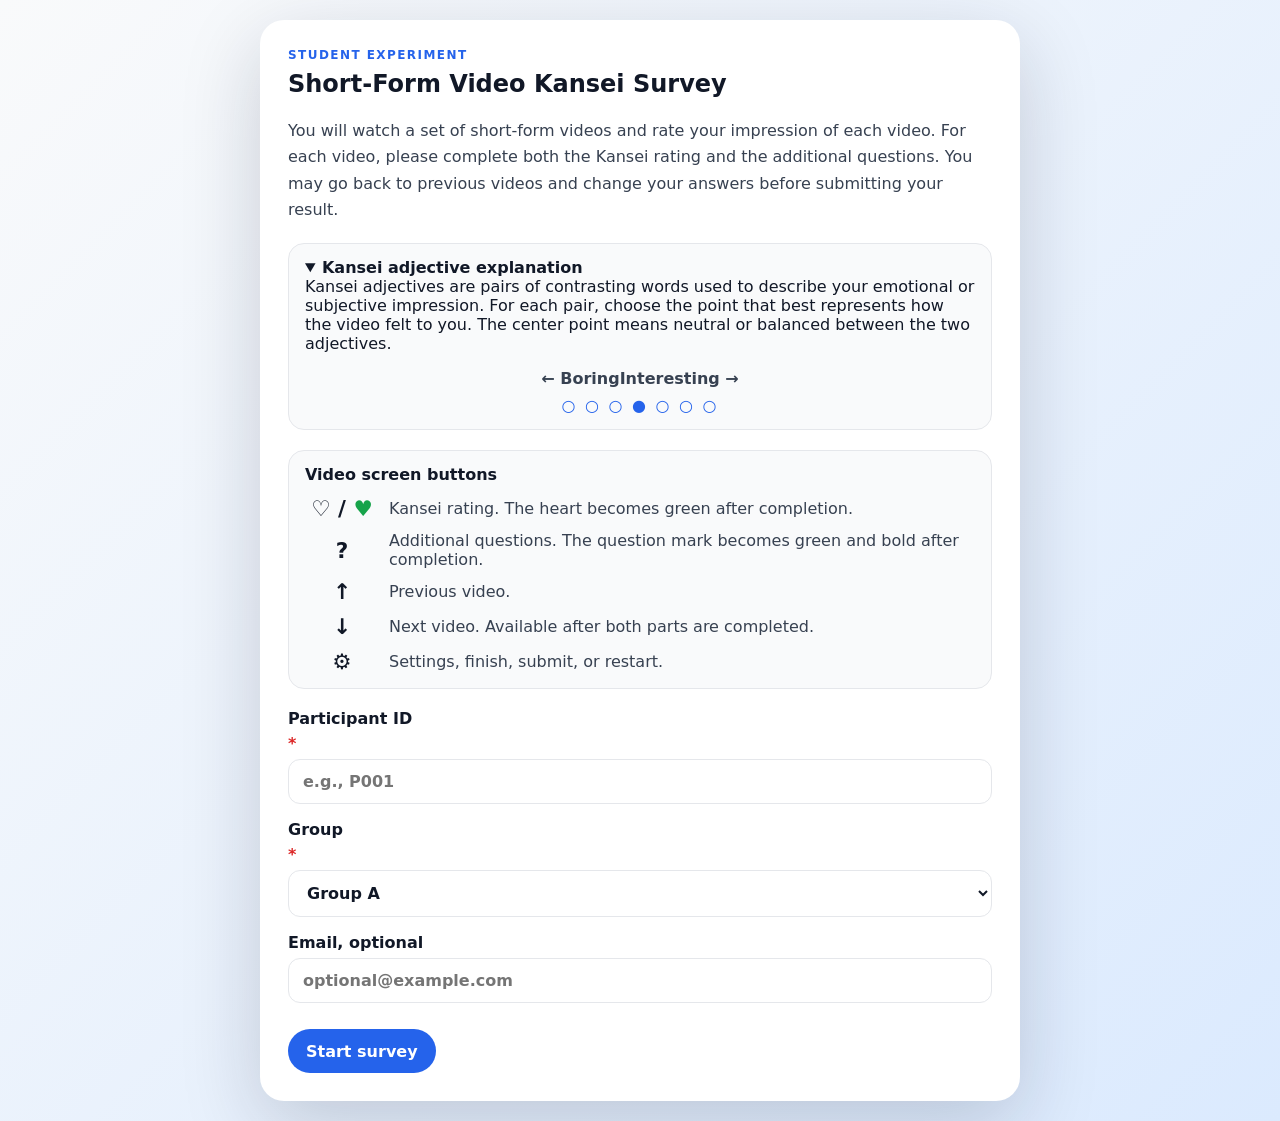
==== commit 0a293101: "submit button" ====
--- a/index.html
+++ b/index.html
@@ -30,7 +30,7 @@
             <div><span class="guide-icon">?</span><span>Additional questions. The question mark becomes green and bold after completion.</span></div>
             <div><span class="guide-icon">↑</span><span>Previous video.</span></div>
             <div><span class="guide-icon">↓</span><span>Next video. Available after both parts are completed.</span></div>
-            <div><span class="guide-icon">⚙</span><span>Settings, finish/export, or restart.</span></div>
+            <div><span class="guide-icon">⚙</span><span>Settings, finish, submit, or restart.</span></div>
           </div>
         </section>
 
@@ -99,15 +99,16 @@
 
     <section id="reviewScreen" class="screen review-screen hidden">
       <div class="card review-card">
-        <h1>Review and export</h1>
+        <h1>Review and submit</h1>
         <p id="reviewSummary" class="lead"></p>
         <div id="reviewList" class="review-list"></div>
         <div class="form-actions wrap">
           <button id="backToSurveyBtn" type="button" class="secondary-btn">Back to survey</button>
-          <button id="exportJsonBtn" type="button" class="primary-btn">Export JSON</button>
-          <button id="exportCsvBtn" type="button" class="secondary-btn">Export CSV</button>
+          <button id="submitBtn" type="button" class="primary-btn">Submit</button>
+          <button id="exportJsonBtn" type="button" class="secondary-btn">Export JSON</button>
           <button id="resetBtn" type="button" class="danger-btn">Reset session</button>
         </div>
+        <p id="submitStatus" class="submit-status" role="status" aria-live="polite"></p>
       </div>
     </section>
   </main>
@@ -160,10 +161,10 @@
         <div><span>Email</span><strong id="settingsEmail">-</strong></div>
         <div><span>Progress</span><strong id="settingsProgress">-</strong></div>
       </div>
-      <p class="small-note">Restart clears the current saved session on this device. Finish opens the review/export screen.</p>
+      <p class="small-note">Restart clears the current saved session on this device. Finish opens the review and submit screen.</p>
     </div>
     <div class="sheet-footer stacked-footer">
-      <button id="settingsFinishBtn" type="button" class="primary-btn full">Finish / Export</button>
+      <button id="settingsFinishBtn" type="button" class="primary-btn full">Finish / Submit</button>
       <button id="settingsRestartBtn" type="button" class="danger-btn full">Restart survey</button>
       <button id="settingsBackToSetupBtn" type="button" class="secondary-btn full">Back to setup</button>
     </div>
--- a/style.css
+++ b/style.css
@@ -439,3 +439,12 @@
   .round-action { width: 52px; min-height: 52px; }
   .survey-icon-btn .action-icon { font-size: 1.65rem; }
 }
+
+.submit-status {
+  min-height: 1.4rem;
+  margin-top: 12px;
+  font-size: .95rem;
+  font-weight: 700;
+}
+.submit-status.success { color: #15803d; }
+.submit-status.error { color: var(--danger); }
